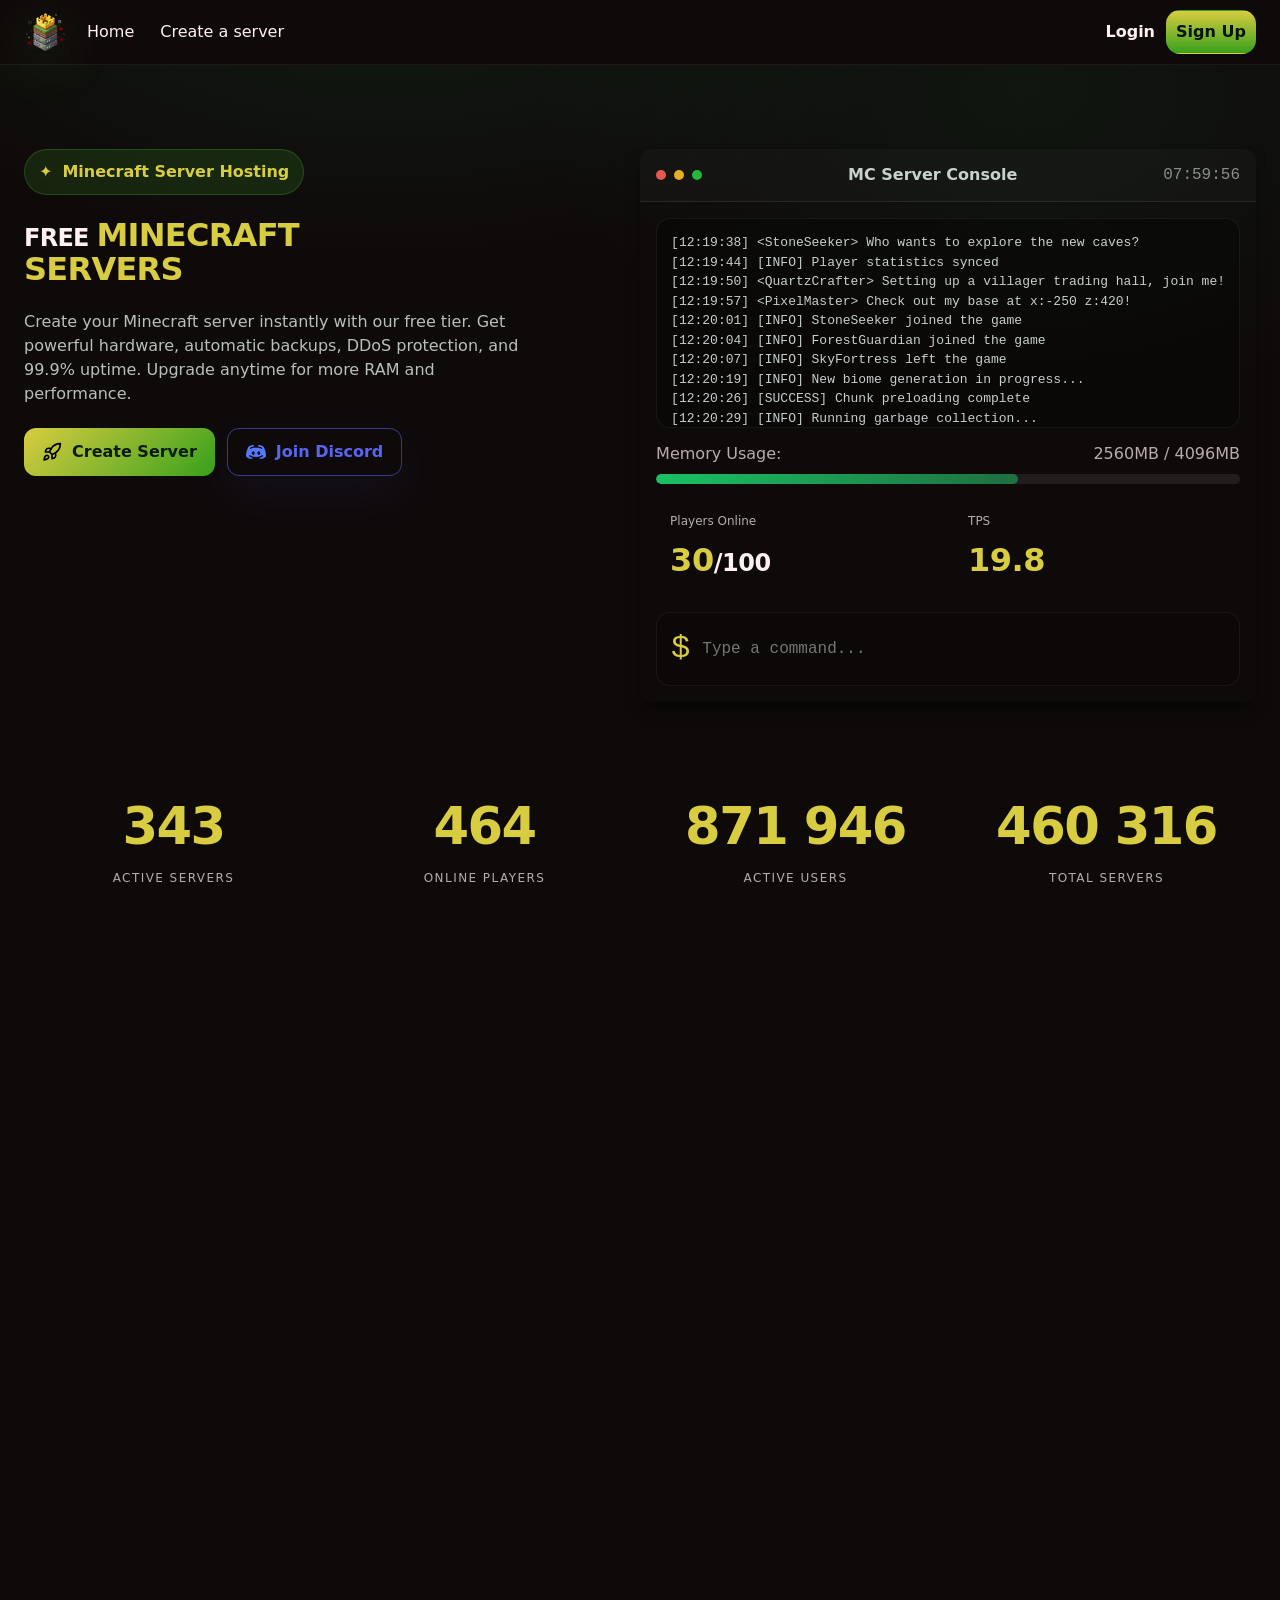
==== TEST_BUILD/panel/public/component-site/index.html @ df17fead "feat: integrate frontend assets and routing" ====
<!doctype html>
<html lang="en">
<head>
    <meta charset="UTF-8" />
    <meta name="viewport" content="width=device-width,initial-scale=1.0" />
    <title>Free Minecraft Servers — Launch in 60 seconds</title>
    <meta name="description" content="Start a Minecraft server instantly with a free tier. Premium hardware, backups, DDoS protection, and 99.9% uptime." />

    <link rel="icon" type="image/svg+xml" href="assets/icons/logo.svg">

    <link rel="stylesheet" href="css/reset.css" />
    <link rel="stylesheet" href="css/variables.css" />
    <link rel="stylesheet" href="css/global.css" />
    <link rel="stylesheet" href="css/components.css" />
    <link rel="stylesheet" href="css/home.css" />

    <script src="js/main.js" defer></script>
    <script src="js/pricing.js" defer></script>
    <script src="js/slider.js" defer></script>
</head>

<body>
<header class="topbar" data-topbar>
    <nav class="container topbar__inner">

        <a class="brand" href="./index.html" aria-label="Home">
            <img class="brand__logo" src="assets/icons/logo.svg" alt="Logo" />
        </a>

        <nav class="nav" data-nav aria-label="Main navigation">
            <a class="nav__link" href="./index.html">Home</a>
            <a class="nav__link" href="pages/create-server.html">Create a server</a>

            <div class="nav__dropdown" data-dropdown>
                <div class="nav__menu" data-dropdown-menu>
                    <a class="nav__item" href="pages/members.html">
                        <img class="nav__icon" src="assets/icons/users.svg" alt="" aria-hidden="true">
                        Members
                    </a>

                    <a class="nav__item" href="#server-list">
                        <img class="nav__icon" src="assets/icons/list.svg" alt="" aria-hidden="true">
                        Server List
                    </a>

                    <a class="nav__item" href="#search">
                        <img class="nav__icon" src="assets/icons/search.svg" alt="" aria-hidden="true">
                        Search
                    </a>
                </div>
            </div>
        </nav>

        <div class="topbar__actions">
            <a class="btn btn--ghost" href="pages/login.html">Login</a>
            <a class="btn btn--primary topbar__signup" href="pages/signup.html">Sign Up</a>
        </div>

        <button class="burger" type="button" aria-label="Open menu" aria-expanded="false" data-burger>
            <span></span><span></span><span></span>
        </button>
    </nav>
</header>

<div class="mnav" data-mobile-menu aria-hidden="true">
    <div class="mnav__panel" role="dialog" aria-modal="true" aria-label="Menu">
        <div class="mnav__top">
            <a class="brand" href="./index.html" aria-label="Home">
                <img class="brand__logo" src="assets/icons/logo.svg" alt="Logo" />
            </a>
            <button class="mnav__close" type="button" aria-label="Close menu" data-mobile-close>✕</button>
        </div>

        <nav class="mnav__links" aria-label="Mobile navigation">
            <a class="mnav__link is-active" href="./index.html">Home</a>
            <a class="mnav__link" href="pages/create-server.html">Create a server</a>
        </nav>

        <div class="mnav__bottom">
            <a class="mnav__btn mnav__btn--ghost" href="./pages/login.html">Login</a>
            <a class="mnav__btn mnav__btn--primary" href="./pages/signup.html">Sign Up</a>
        </div>
    </div>
</div>

<main>
    <section class="hero">
        <div class="container hero__grid">
            <div class="hero__left">
                <div class="badge">
                    <span class="badge__icon" aria-hidden="true">✦</span>
                    <span>Minecraft Server Hosting</span>
                </div>

                <h1 class="hero__title">
                    FREE <span class="accent">MINECRAFT<br> SERVERS</span>
                </h1>

                <p class="hero__desc">
                    Create your Minecraft server instantly with our free tier. Get<br> powerful hardware, automatic backups,
                    DDoS protection, and<br> 99.9% uptime. Upgrade anytime for more RAM and<br> performance.
                </p>

                <div class="hero__cta" id="create">
                    <a class="btn btn--create btn--lg" href="pages/create-server.html">
                        <img class="btn__icon btn__icon--rocket" src="assets/icons/rocket.svg" alt="Create Server" aria-hidden="true">
                        Create Server
                    </a>
                    <a class="btn btn--discord btn--lg" href="#" data-discord-link>
                        <img class="btn__icon btn__icon--discord" src="assets/icons/discord.png" alt="discord" aria-hidden="true">
                        Join Discord
                    </a>
                </div>
            </div>

            <div class="hero__right">
                <section class="console card">
                    <div class="console__top">
                        <div class="traffic" aria-hidden="true">
                            <span class="dot dot--r"></span>
                            <span class="dot dot--y"></span>
                            <span class="dot dot--g"></span>
                        </div>
                        <div class="console__title">MC Server Console</div>
                        <div class="console__time" data-clock>12:20:29</div>
                    </div>

                    <div class="console__screen">
            <pre class="console__log" aria-label="Console log">
[12:19:38] &lt;StoneSeeker&gt; Who wants to explore the new caves?
[12:19:44] [INFO] Player statistics synced
[12:19:50] &lt;QuartzCrafter&gt; Setting up a villager trading hall, join me!
[12:19:57] &lt;PixelMaster&gt; Check out my base at x:-250 z:420!
[12:20:01] [INFO] StoneSeeker joined the game
[12:20:04] [INFO] ForestGuardian joined the game
[12:20:07] [INFO] SkyFortress left the game
[12:20:19] [INFO] New biome generation in progress...
[12:20:26] [SUCCESS] Chunk preloading complete
[12:20:29] [INFO] Running garbage collection...</pre>

                        <div class="console__meter">
                            <div class="console__meterRow">
                                <span class="muted">Memory Usage:</span>
                                <span class="muted">2560MB / 4096MB</span>
                            </div>
                            <div class="bar" role="progressbar" aria-valuenow="62" aria-valuemin="0" aria-valuemax="100">
                                <span class="bar__fill" style="width:62%"></span>
                            </div>
                        </div>

                        <div class="console__stats">
                            <div class="mini card">
                                <div class="mini__label muted">Players Online</div>
                                <div class="mini__value"><span class="accent">30</span>/100</div>
                            </div>
                            <div class="mini card">
                                <div class="mini__label muted">TPS</div>
                                <div class="mini__value"><span class="accent">19.8</span></div>
                            </div>
                        </div>

                        <div class="console__cmd">
                            <span class="accent">$</span>
                            <input class="console__input" type="text" placeholder="Type a command..." disabled />
                        </div>
                    </div>
                </section>
            </div>
        </div>
    </section>

    <section class="stats">
        <div class="container stats__grid">
            <div class="stat">
                <div class="stat__num accent">343</div>
                <div class="stat__label muted">ACTIVE SERVERS</div>
            </div>
            <div class="stat">
                <div class="stat__num accent">464</div>
                <div class="stat__label muted">ONLINE PLAYERS</div>
            </div>
            <div class="stat">
                <div class="stat__num accent">871 946</div>
                <div class="stat__label muted">ACTIVE USERS</div>
            </div>
            <div class="stat">
                <div class="stat__num accent">460 316</div>
                <div class="stat__label muted">TOTAL SERVERS</div>
            </div>
        </div>
    </section>

    <section class="section" id="features">
        <div class="container">
            <div class="section__head">
                <h2>Why Choose <span class="accent">Minecraft Servers</span>?</h2>
                <p class="muted">Premium hardware, instant setup, and an unbeatable free tier.</p>
            </div>

            <div class="grid grid--3">
                <article class="feature card">
                    <img class="feature__icon" src="assets/icons/cpu.svg" alt="processor" aria-hidden="true">
                    <h3>Premium Hardware & Free Tier</h3>
                    <p class="muted">
                        Start free with solid RAM and auto-start tech — upgrade later for NVMe and more power.
                    </p>
                </article>

                <article class="feature card">
                    <img class="feature__icon" src="assets/icons/cloud-lightning.svg" alt="lightning" aria-hidden="true">
                    <h3>Instant Setup & One-Click Everything</h3>
                    <p class="muted">
                        Servers ready in under 60 seconds. Install plugins, modpacks, and switch versions with one click.
                    </p>
                </article>

                <article class="feature card">
                    <img class="feature__icon" src="assets/icons/shield-check.svg" alt="shield-check" aria-hidden="true">
                    <h3>Security & 24/7 Support</h3>
                    <p class="muted">
                        DDoS protection, automated backups, and support around the clock (Discord).
                    </p>
                </article>
            </div>

        </div>
    </section>

    <section class="section" id="pricing">
        <div class="container">
            <div class="section__head">
                <h2>Minecraft Server <span class="accent">Hosting Plans</span></h2>
                <p class="muted">Start with free or choose a premium plan. No hidden fees.</p>
            </div>

            <section
                    class="pricing"
                    data-pricing
                    data-base-period="weekly"
                    data-monthly-discount="0.15"
                    data-quarterly-discount="0.25"
                    data-yearly-discount="0.35"
                    data-default-billing="yearly"
            >
                <div class="billing" role="tablist" aria-label="Billing cycle">
                    <button class="pill" type="button" data-billing="weekly" role="tab" aria-selected="false">
                        Weekly <span class="muted"></span>
                    </button>

                    <button class="pill" type="button" data-billing="monthly" role="tab" aria-selected="false">
                        Monthly <span class="muted">-15%</span>
                    </button>

                    <button class="pill" type="button" data-billing="quarterly" role="tab" aria-selected="false">
                        Quarterly <span class="muted">-25%</span>
                    </button>

                    <button class="pill" type="button" data-billing="yearly" role="tab" aria-selected="false">
                        Yearly <span class="muted">-35%</span>
                    </button>
                </div>

                <div class="grid grid--3 pricing">
                    <article class="plan card">
                        <div class="plan__top">
                            <div class="plan__name">Bat</div>
                            <div class="plan__hint muted">Auto-Sleep When Idle</div>
                        </div>

                        <div class="plan__price">
                            <div class="plan__value accent">Free</div>
                        </div>

                        <ul class="plan__list">
                            <li><strong>4 GB</strong> <span class="muted">Standard RAM</span></li>
                            <li><strong>10 GB</strong> <span class="muted">SSD Storage</span></li>
                            <li><strong>8 Players</strong> <span class="muted">Recommended</span></li>
                            <li><strong>Multi-Core</strong> <span class="muted">Processing Power</span></li>
                        </ul>

                        <a class="btn btn--primary w100" href="#">Create Server</a>
                    </article>

                    <article class="plan card card--glow" data-plan data-base-price="6">
                        <div class="plan__top">
                            <div class="plan__name">Wolf</div>
                            <div class="plan__hint muted">24/7 Always Online</div>
                        </div>

                        <div class="plan__price">
                            <div class="plan__value">
                                <span class="accent">$</span><span class="accent" data-price>—</span>
                                <span class="muted" data-price-suffix>/mo</span>
                            </div>
                        </div>

                        <ul class="plan__list">
                            <li><strong>8 GB</strong> <span class="muted">RAM</span></li>
                            <li><strong>25 GB</strong> <span class="muted">SSD</span></li>
                            <li><strong>Backups</strong> <span class="muted">Daily</span></li>
                            <li><strong>DDoS</strong> <span class="muted">Protection</span></li>
                        </ul>

                        <a class="btn btn--primary w100" href="#">Create Server</a>
                    </article>

                    <article class="plan card" data-plan data-base-price="12">
                        <div class="plan__top">
                            <div class="plan__name">Dragon</div>
                            <div class="plan__hint muted">24/7 Always Online</div>
                        </div>

                        <div class="plan__price">
                            <div class="plan__value">
                                <span class="accent">$</span><span class="accent" data-price>—</span>
                                <span class="muted" data-price-suffix>/mo</span>
                            </div>
                        </div>

                        <ul class="plan__list">
                            <li><strong>16 GB</strong> <span class="muted">RAM</span></li>
                            <li><strong>60 GB</strong> <span class="muted">SSD / NVMe</span></li>
                            <li><strong>Priority</strong> <span class="muted">Support</span></li>
                            <li><strong>Advanced</strong> <span class="muted">Options</span></li>
                        </ul>

                        <a class="btn btn--primary w100" href="#">Create Server</a>
                    </article>
                </div>
            </section>
        </div>
    </section>

    <section class="section" id="reviews">
        <div class="container">
            <div class="section__head">
                <h2>Minecraft Hosting <span class="accent">Reviews</span></h2>
                <p class="muted">Real feedback from players worldwide.</p>
            </div>

            <div class="review card">
                <button class="review__nav review__nav--l" type="button" aria-label="Previous review" data-review-prev>
                    <img class="nav__icon" src="./assets/icons/chevron-up.svg" alt="Previous"></button>

                <div class="review__body">
                    <div class="review__stars" aria-hidden="true">★★★★★</div>
                    <p class="review__text" data-review-text>
                        One of the best hosting services I’ve used. The panel is simple, and the free tier is great for friends.
                    </p>
                    <div class="review__meta">
                        <div class="review__name" data-review-name>Parth Sharma</div>
                        <div class="review__country review__country--accent" data-review-country>India</div>
                    </div>

                    <div class="dots" aria-label="Review dots" data-review-dots>
                        <span class="dots__active"></span>
                        <span class="dot"></span>
                        <span class="dot"></span>
                        <span class="dot"></span>
                        <span class="dot"></span>
                    </div>
                </div>

                <button class="review__nav review__nav--r" type="button" aria-label="Next review" data-review-next>
                    <img class="nav__icon" src="./assets/icons/chevron-up.svg" alt="Next"></button>
            </div>
        </div>
    </section>

    <section class="section" id="faq">
        <div class="container">
            <div class="section__head">
                <h2>Got Questions? <span class="accent">We’ve Got Answers</span></h2>
                <p class="muted">Can’t find what you’re looking for? Contact support below.</p>
            </div>

            <div class="faq">
                <details class="faq__item card">
                    <summary class="faq__a">
                        How quickly can I get my server running?
                        <span class="faq__caret" aria-hidden="true">
                <img src="assets/icons/chevron-up.svg" alt="">
            </span>
                    </summary>
                    <p class="faq__text muted">Usually under 60 seconds after setup. (We’ll tune the real number later.)</p>
                </details>

                <details class="faq__item card">
                    <summary class="faq__a">
                        Can I upgrade or downgrade my plan later?
                        <span class="faq__caret" aria-hidden="true">
                <img src="assets/icons/chevron-up.svg" alt="">
            </span>
                    </summary>
                    <p class="faq__text muted">Yes — upgrade anytime. Downgrade when you don’t need extra resources.</p>
                </details>

                <details class="faq__item card">
                    <summary class="faq__a">
                        Is DDoS protection included?
                        <span class="faq__caret" aria-hidden="true">
                <img src="assets/icons/chevron-up.svg" alt="">
            </span>
                    </summary>
                    <p class="faq__text muted">Yes, protection is included for all plans.</p>
                </details>

                <details class="faq__item card">
                    <summary class="faq__a">
                        Can I install mods and plugins?
                        <span class="faq__caret" aria-hidden="true">
                <img src="assets/icons/chevron-up.svg" alt="">
            </span>
                    </summary>
                    <p class="faq__text muted">Yes — we support popular server types.</p>
                </details>

                <details class="faq__item card">
                    <summary class="faq__a">
                        What payment methods do you accept?
                        <span class="faq__caret" aria-hidden="true">
                <img src="assets/icons/chevron-up.svg" alt="">
            </span>
                    </summary>
                    <p class="faq__text muted">We’ll add Stripe/PayPal info later. For now this is placeholder copy.</p>
                </details>
            </div>

            <div class="faq__support">
                <div class="muted">Still have questions?</div>
                <a class="link" href="#" data-discord-link>Contact our support team →</a>
            </div>
        </div>
    </section>

    <section class="cta">
        <div class="container cta__inner card">
            <h2>Ready to Start Your <span class="accent">Minecraft Server</span>?</h2>
            <p class="muted">
                Join thousands of satisfied customers and start free or go premium.
            </p>
            <div class="cta__buttons">
                <a class="btn btn--create btn--lg" href="pages/create-server.html">
                    <img class="btn__icon btn__icon--rocket" src="./assets/icons/rocket.svg" alt="Create Server" aria-hidden="true">
                    Create Server
                </a>
                <a class="btn btn--discord btn--lg" href="#" data-discord-link>
                    <img class="btn__icon btn__icon--discord" src="assets/icons/discord.png" alt="discord" aria-hidden="true">
                    <span>Join Discord</span>
                </a>
            </div>
        </div>
    </section>
</main>

<footer class="footer">
    <div class="container footer__grid">
        <div class="footer__brand">
            <div class="footer__logoRow">
                <img class="brand__logo" src="assets/icons/logo.svg" alt="Logo" />
                <span class="footer__brandName">MCServerHost</span>
            </div>

            <p class="footer__desc">
                Premium Minecraft server hosting with exceptional performance, reliability, and 24/7 support.
            </p>

            <div class="footer__social">
                <a class="footer__icon" href="#" aria-label="TikTok">
                    <img class="btn__icon" src="assets/icons/tiktok.png" alt="tiktok" aria-hidden="true">
                </a>
                <a class="footer__icon" href="#" aria-label="Twitter">
                    <img class="btn__icon" src="assets/icons/twitter.png" alt="twitter" aria-hidden="true">
                </a>
                <a class="footer__icon" href="#" aria-label="Discord">
                    <img class="btn__icon" src="assets/icons/discord.png" alt="discord" aria-hidden="true">
                </a>
            </div>
        </div>

        <div class="footer__col">
            <div class="footer__title">Services</div>
            <a class="footer__link" href="#">Minecraft Hosting</a>
            <a class="footer__link" href="#">Free Minecraft Hosting</a>
            <a class="footer__link" href="#">Account Area</a>
            <a class="footer__link" href="#">Server Dashboard</a>
        </div>

        <div class="footer__col">
            <div class="footer__title">Community</div>
            <a class="footer__link" href="#">Community Forums</a>
            <a class="footer__link" href="#">Minecraft Server List</a>
            <a class="footer__link" href="#">Member List</a>
        </div>

        <div class="footer__col">
            <div class="footer__title">Resources</div>
            <a class="footer__link" href="#">Careers</a>
            <a class="footer__link" href="#">Downloads</a>
            <a class="footer__link" href="#">Service Status</a>
            <a class="footer__link" href="#">Terms of Service</a>
            <a class="footer__link" href="#">Privacy Policy</a>
        </div>
    </div>

    <div class="container footer__bottom">
        <div class="footer__line"></div>
        <div class="footer__copy">© 2026 MCServerHost. All rights reserved.</div>
    </div>
</footer>

<div id="login" hidden></div>
<div id="signup" hidden></div>
</body>
</html>
---- TEST_BUILD/panel/public/component-site/css/variables.css ----
:root{
  --bg:#0f0a0a;
  --bg2:#140c0c;
  --card:rgba(255,255,255,.035);
  --stroke:rgba(255,255,255,.09);

  --text:#fff1f2;
  --muted:rgba(255,241,242,.70);

  --accent:#d8cc40;
  --accent2:#39a11c;
  --radius:12px;
  --shadow: 0 10px 15px -3px rgba(0, 0, 0, 0.5);
}
---- TEST_BUILD/panel/public/component-site/css/global.css ----
html, body{
  overflow-x: hidden;
}

body{
  background: radial-gradient(1200px 700px at 30% -10%, rgba(25,211,107,.10), transparent 50%),
              radial-gradient(900px 600px at 80% 10%, rgba(25,211,107,.06), transparent 55%),
              var(--bg);
  color: var(--text);
  font-family: ui-sans-serif, system-ui, -apple-system, Segoe UI, Roboto, Arial, "Inter", sans-serif;
  line-height: 1.5;
}

a,
a:visited,
a:hover,
a:active,
a:focus,
a:focus-visible {
  text-decoration: none !important;
}

.container{
  max-width: 80rem;
  margin: 0 auto;
  padding: 0 1rem;
}


@media (min-width: 640px){
  .container{ padding: 0 1.5rem; }
}


.accent{ 
  color: var(--accent);
  font-size: 32px;
}

.muted{ 
  color: var(--muted);
  font-size: 16px; 
}

.section{ padding: 72px 0; }
.section__head{ max-width: 900px; margin: 0 auto 28px; text-align: center; }
.section__head h2{ margin: 10px 0 10px; font-size: clamp(28px, 4vw, 46px); letter-spacing: -0.02em; }
.section__head p{ margin: 0; font-size: 16px; }

.grid{ display:grid; gap:18px; }
.grid--3{ grid-template-columns: repeat(3, minmax(0, 1fr)); }
@media (max-width: 980px){
  .grid--3{ grid-template-columns: 1fr; }
}

.w100{ width:100%; display:inline-flex; justify-content:center; }
.link{ color: var(--accent); text-decoration: none; }
.link:hover{ text-decoration: underline; }
---- TEST_BUILD/panel/public/component-site/css/components.css ----
.card{
  border-radius: var(--radius);
  box-shadow: var(--shadow);
}

.btn{
  display: inline-flex;
  align-items: center;
  justify-content: center;
  height: 42px;
  gap: 10px;
  text-decoration: none;
  border-radius: 12px;
  border: 1px solid transparent;
  font-weight: 600;
  line-height: 1;
}

.btn:active{ transform: translateY(1px); }

.btn--lg{
  padding: 14px 18px;
  font-size: 16px;
  min-height: 48px;
}

.btn--primary{
  background: linear-gradient(180deg, var(--accent), var(--accent2));
  color:#04140b;
}

.btn--primary:hover{ filter: brightness(1.03); }

.btn--ghost{
  color: var(--text);
}

.btn--ghost:hover{
  background: rgba(255,255,255,.05);
}

.btn--outline{
  background: rgba(10,14,12,.35);
  border-color: rgba(86,220,49,.35);
  color: var(--text);
}
.btn--outline:hover{ border-color: rgba(86,220,49,.60); }

.btn__icon{
  width: 20px;
  height: 20px;
  flex: 0 0 20px;
  object-fit: contain;
  display: block;
}

.btn--create{
  background: linear-gradient(135deg, var(--accent), var(--accent2));
  color: #0b1b10;
  border: none;
}

.btn--create:hover{
  filter: brightness(0.95);
}

.btn__icon--rocket{
  filter: brightness(0) saturate(100%); /* робить “чорний” */
}

.btn__icon--discord{
  filter: brightness(0) saturate(100%)
          invert(46%) sepia(64%) saturate(4000%)
          hue-rotate(214deg) brightness(103%) contrast(101%);
}

.btn--discord{
  background: transparent;
  border: 1px solid rgba(88, 101, 242, .55);
  color: rgba(233,242,238,.92);
  box-shadow: 0 18px 45px rgba(88, 101, 242, .08);
}

.btn--discord:hover{
  background: rgba(88, 101, 242, .10);
  border-color: rgba(88, 101, 242, .80);
}

.btn--discord.btn--outline{
  background: transparent !important;
}

.btn--discord.is-solid{
  background: #5865F2;
  border-color: rgba(255,255,255,.12);
  color: #fff;
  box-shadow: 0 22px 60px rgba(88, 101, 242, .22);
}

.btn--discord.is-solid:hover{
  filter: brightness(1.03);
}

.btn.btn--discord{
  color: #5865F2 !important;
  background: transparent !important;
  border-color: rgba(88, 101, 242, .55) !important;
}

.btn.btn--discord:hover{
  color: #7B86FF !important;
  background: rgba(88, 101, 242, .10) !important;
  border-color: rgba(88, 101, 242, .85) !important;
}

.topbar__signup{
  min-width: 90px;
  height: 44px;
  border-radius: 14px;
  background: linear-gradient(180deg, var(--accent), var(--accent2));
}



.badge{
  display:inline-flex; align-items:center; gap:10px;
  padding: 10px 14px;
  border-radius: 999px;
  background: rgba(86,220,49,.12);
  border: 1px solid rgba(86,220,49,.22);
  color: var(--accent);
  font-weight: 800;
}
.badge--soft{
  background: rgba(255,255,255,.03);
  border-color: var(--stroke);
  color: var(--text);
}
.badge__icon{ color: var(--accent); }

.pixel {
  clip-path: polygon(
    0 10px, 10px 10px, 10px 0,
    calc(100% - 10px) 0, calc(100% - 10px) 10px,
    100% 10px, 100% calc(100% - 10px),
    calc(100% - 10px) calc(100% - 10px),
    calc(100% - 10px) 100%,
    10px 100%, 10px calc(100% - 10px),
    0 calc(100% - 10px)
  );
}

/* TOPBAR / NAV */
.topbar{
  position: sticky;
  top: 0;
  z-index: 50;
  background: var(--bg);
  border-bottom: 1px solid rgba(255,255,255,.06);
  backdrop-filter: none;
}

.topbar__inner{
  height: 64px;
  display:flex;
  align-items:center;
  gap: 16px;
  justify-content: space-between;
}



/* logo */
.brand{
  display:flex;
  align-items:center;
  text-decoration:none;
  flex: 0 0 auto;
}
.brand__logo{
  width: 42px;
  height: 42px;
  display:block;
  border-radius: 10px;
  filter: drop-shadow(0 10px 25px rgba(86,220,49,.18));
}
.brand__text{ font-weight: 900; letter-spacing: .2px; }

.brand--sm .brand__logo{
  width: 28px;
  height: 28px;
  border-radius: 9px;
}

/* nav */
.nav{
  display:flex;
  align-items:center;
  gap: 16px;
  flex: 1;
}



.nav__link{
  text-decoration:none;
  color: var(--text);
  padding: 10px 4px;
  border-radius: 14px;
  border: 1px solid transparent;
  transition: background .12s ease, border-color .12s ease, color .12s ease;
}

.nav__link:hover{
  background: rgba(255,255,255,.04);
  border-color: rgba(255,255,255,.06);
}

.nav__link.is-active{
  color: var(--text);
}

.nav__dropdown{ position: relative; }
.nav__dropbtn{
  cursor: pointer;
  border: 1px solid transparent;
  background: transparent;
}
.nav__chev{ margin-left: 6px; opacity: .8; }

.nav__menu{
  position: absolute;
  top: calc(100% + 10px);
  left: 0;
  min-width: 220px;
  padding: 10px;
  border-radius: 16px;
  background: rgb(16 16 16 / 96%);
  border: 1px solid rgba(255,255,255,.08);
  box-shadow: var(--shadow);
  display: none;
}

.nav__menu a{
  display:block;
  padding: 10px 12px;
  border-radius: 12px;
  text-decoration:none;
  color: var(--muted);
  font-weight: 800;
}
.nav__menu a:hover{
  background: rgba(255,255,255,.05);
  color: var(--text);
}

.nav__item{
  display:flex;
  align-items:center;
  gap:12px;

  padding: 12px 14px;
  border-radius: 12px;

  color: rgba(255,255,255,.92);
  font-weight: 700;
  font-size: 16px;
  text-decoration: none;
}

.nav__item:hover{
  background: rgba(255,255,255,.06);
}

.nav__icon{
  width: 18px;
  height: 18px;
  filter: invert(1);
  opacity: 0.92;
}

/* Базовое состояние иконки в FAQ */
.faq__icon {
    width: 16px;
    height: 16px;
    transition: transform 0.3s cubic-bezier(0.4, 0, 0.2, 1);
    transform: rotate(180deg); /* Закрыто - смотрит вниз */
    opacity: 0.7;
}

/* Поворот при открытии карточки */
details[open] .faq__icon {
    transform: rotate(0deg); /* Открыто - смотрит вверх */
    opacity: 1;
}

/* Убираем стандартный треугольник браузера */
.faq__item summary::-webkit-details-marker,
.faq__item summary::marker {
    display: none !important;
    content: "" !important;
}
details[open] .faq__a.muted {
    animation: faq-appear 0.3s ease-out;
}

@keyframes faq-appear {
    from {
        opacity: 0;
        transform: translateY(-8px);
    }
    to {
        opacity: 1;
        transform: translateY(0);
    }
}



.nav__menu .nav__item{
  display: flex !important;
  align-items: center;
  gap: 12px;
  padding: 12px 14px;
  font-weight: 200 !important;
  color: rgba(255,255,255,.92);
}

.is-disabled{ opacity:.55; pointer-events:none; }

.topbar__actions{
  display:flex;
  align-items:center;
  gap: 10px;
  margin-left: auto;
}

.nav__actions{
  display:none;
  gap: 10px;
  margin-top: 8px;
}

.burger{
  width: 44px;
  height: 44px;
  border-radius: 12px;
  border: 1px solid rgba(255,255,255,.12);
  background: rgba(255,255,255,.04);
  display: flex;
  flex-direction: column;
  justify-content: center;
  align-items: center;
  gap: 5px;
  padding: 10px;
  cursor: pointer;
}

.burger span{
  display: block;
  width: 20px;
  height: 4px;
  background: rgba(255,255,255,.92);
  border-radius: 999px;
}



/* MOBILE MENU */
.mnav{
  position: fixed;
  inset: 0;
  background: rgba(0,0,0,.55);
  opacity: 0;
  pointer-events: none;
  transition: opacity .18s ease;
  z-index: 9999;
}

.mnav__panel{
  position: absolute;
  inset: 0;
  background: rgba(10,10,10,.92);
  border-left: 1px solid rgba(255,255,255,.08);
  backdrop-filter: blur(10px);
  transform: translateX(16px);
  opacity: 0;
  transition: transform .18s ease, opacity .18s ease;

  display: flex;
  flex-direction: column;
  padding: 16px;
}

.mnav.is-open{
  opacity: 1;
  pointer-events: auto;
}

.mnav.is-open .mnav__panel{
  transform: translateX(0);
  opacity: 1;
}

.mnav__top{
  display:flex;
  align-items:center;
  justify-content:space-between;
  gap: 12px;

  padding-bottom: 12px;
  margin-bottom: 12px;
  border-bottom: 1px solid rgba(255,255,255,.35);
}

.mnav__close{
  background: transparent;
  border: 0;
  color: rgba(255,255,255,.85);
  font-size: 22px;
  cursor: pointer;
}

.mnav__links{
  margin-top: 14px;
  display:flex;
  flex-direction:column;
  gap: 6px;
}

.mnav__link{
  display:block;
  padding: 14px 14px;
  border-radius: 14px;
  color: rgba(255,255,255,.92);
  text-decoration: none;
  font-weight: 400;
}

.mnav__link--danger{
  display: flex;
  align-items: center;
  justify-content: center;
  color: rgba(255, 120, 120, .95);
}

.mnav__link--danger:hover{
  background: rgba(255, 80, 80, .10);
}

.mnav__bottom{
  margin-top: auto;
  padding-top: 14px;
  display:flex;
  flex-direction:column;
  border-top: 1px solid rgba(255, 255, 255, 22%);
  gap: 10px;
}

.mnav__btn{
  display:flex;
  justify-content:center;
  align-items:center;
  height: 52px;
  border-radius: 14px;
  text-decoration:none;
  font-weight: 600;
}

.mnav__btn--ghost{
  background: transparent;
  border: 1px solid rgba(255,255,255,.12);
  color: rgba(255,255,255,.92);
}

.mnav__btn--primary{
  background: var(--accent2);
  color: #07120a;
  border: 1px solid rgba(0,0,0,.25);
}

@media (max-width: 900px){
  .nav{ display: none !important; }
  .topbar__actions{ display: none !important; }
  .burger{ display: inline-flex !important; }
}

@media (min-width: 901px){
  .mnav{ display: none !important; }
}


@media (max-width: 900px){
  .burger{
    display:block;
  }
  .topbar__actions{
    display:none;
  }

  .nav{
    position: fixed;
    inset: 76px 16px auto 16px;
    padding: 14px;
    border-radius: 18px;
    background: rgb(16 16 16 / 96%);
    border: 1px solid rgba(255,255,255,.08);
    box-shadow: var(--shadow);
    display:none;
    flex-direction: column;
    align-items: stretch;
    gap: 10px;
    flex: 0;
  }
  .nav.is-open{ display:flex; }

  .nav__actions{
    display:flex;
    flex-direction: column;
  }

  .nav__dropdown{
    width: 100%;
  }

  .nav__menu{
    position: static;
    top: auto;
    left: auto;

    min-width: 0;
    width: 100%;

    margin-top: 10px;
    display: none;
    padding: 14px;
    border-radius: 16px;
  }

  .nav__dropdown.is-open .nav__menu{
    display: block;
  }

  .nav__menu::before{
    content: "COMMUNITY";
    display: block;
    margin-bottom: 12px;
    letter-spacing: .12em;
    font-size: 12px;
    opacity: .55;
  }

  .nav__item{
    width: 100%;
    padding: 12px 10px;
    border-radius: 12px;
    font-weight: 200;
  }

  .mnav__section{
    margin-top: 8px;
    padding: 10px 0 0;
  }

  .mnav__section-title{
    font-size: 14px;
    letter-spacing: .12em;
    text-transform: uppercase;
    padding: 0 14px;
    margin: 18px 0 18px; 
    color: rgba(255,255,255,.55);
  }

  .mnav__spacer{ 
    flex: 1; 
  }

}
.review.card {
    display: flex !important;
    flex-direction: row !important;
    flex-wrap: nowrap !important;
}

.review.card {
    display: flex !important;
    flex-direction: row !important;
    align-items: center !important;
    justify-content: space-between !important;
    gap: 20px !important;
}


.review__body {
    flex: 1 !important;
}


.review__nav {
    flex-shrink: 0 !important;
    width: 44px !important;
    height: 44px !important;
    display: flex !important;
    align-items: center;
    justify-content: center;
}


.review__nav .nav__icon {
    width: 18px !important;
    filter: invert(1) !important;
}

[data-review-prev] .nav__icon { transform: rotate(-90deg) !important; }
[data-review-next] .nav__icon { transform: rotate(90deg) !important; }

.dots {
    display: flex;
    justify-content: center;
    align-items: center;
    gap: 12px;
    margin-top: 30px;
}

/* Обычная точка */
.dot {
    width: 8px;
    height: 8px;
    background: rgba(255, 255, 255, 0.15);
    border-radius: 50%;
    cursor: pointer;
    transition: background 0.3s ease;
}

/* Активная точка (зеленая) */
.dot.is-active {
    background: #56dc31; /* Твой зеленый */
    box-shadow: 0 0 8px rgba(86, 220, 49, 0.4); /* Легкое свечение */
}
/* Убираем стандартную стрелочку details */
details summary::-webkit-details-marker {
    display: none;
}
details summary {
    list-style: none;
    display: flex;
    justify-content: space-between;
    align-items: center;
    cursor: pointer;
    outline: none;
    user-select: none;
}

/* Стили карточки FAQ (настройка отступов) */
.faq__item {
    margin-bottom: 12px;
    overflow: hidden;
    transition: all 0.3s ease;
}

.faq__icon {
    width: 16px;
    height: 16px;
    transition: transform 0.3s ease;
    transform: rotate(180deg);
}

/* Когда карточка открыта, возвращаем в 0 градусов */
details[open] .faq__icon {
    transform: rotate(0deg);
}

@keyframes faq-slide {
    from {
        opacity: 0;
        transform: translateY(-10px);
    }
    to {
        opacity: 1;
        transform: translateY(0);
    }
}

.faq__a.muted {
    margin-top: 10px;
    line-height: 1.5;
}

.faq {
    display: flex;
    flex-direction: column;
    gap: 10px;
}

.faq__item.card {
    padding: 15px;
    border-radius: px;
}

.faq__a {
    cursor: pointer;
    font-weight: 500;
}

.faq__a.muted {
    margin-top: 10px;
    font-weight: 400;
    opacity: 0.7;
}

details summary {
    display: list-item;
    padding-left: 5px;
}
---- TEST_BUILD/panel/public/component-site/css/home.css ----
/* Hero */
.hero{ 
  padding: 84px 0 44px; 
}


.hero__grid{
  display:grid;
  grid-template-columns: 1.05fr .95fr;
  gap: 22px;
  align-items: start;
}
@media (max-width: 1024px){
  .hero__grid{ grid-template-columns: 1fr; }
}

.hero__title{
  margin: 24px 0 24px;
  line-height: 1.05;
  letter-spacing: -0.03em;
  font-weight: 700;
}
.hero__desc{ 
  margin: 14px 0 18px;
  max-width: 640px; 
  font-size: 16px; 
  color: rgba(233,242,238,.78); }

.hero__cta{ 
  display:flex;
  gap: 12px;
  flex-wrap: wrap;
  margin-top: 22px; 
}

.hero__t1, .hero__t2, .hero__t3{
  display: block;
}

.hero__t2, .hero__t3{
  color: var(--accent);
}

.trust{
  margin-top: 18px;
  display:flex; align-items:center; justify-content:space-between;
  padding: 16px 18px;
  border-radius: 18px;
  background: rgba(255,255,255,.03);
  border:1px solid var(--stroke);
}
.trust__left{ display:flex; gap: 14px; align-items:center; }
.trust__stars{ color: rgba(25,211,107,.9); letter-spacing: 2px; }
.trust__link{ text-decoration:none; color: rgba(233,242,238,.70); font-size: 20px; }
.trust__link:hover{ color:#fff; }

/* Console */
.console{ overflow:hidden; }
.console__top{
  display:flex; align-items:center; justify-content:space-between;
  padding: 14px 16px;
  border-bottom: 1px solid var(--stroke);
  background: rgba(255,255,255,.02);
}
.traffic{ display:flex; gap:8px; }
.dot{ width:10px; height:10px; border-radius:99px; display:inline-block; opacity:.9; }
.dot--r{ background:#ff5f56; }
.dot--y{ background:#ffbd2e; }
.dot--g{ background:#27c93f; }
.console__title{ font-weight:800; color: rgba(233,242,238,.85); }
.console__time{ color: rgba(233,242,238,.55); font-family: ui-monospace, SFMono-Regular, Menlo, Consolas, monospace; }

.console__screen{ padding: 16px; }
.console__log{
  margin:0;
  height: 210px;
  overflow:auto;
  padding: 14px;
  border-radius: 14px;
  background: rgba(0,0,0,.28);
  border: 1px solid rgba(255,255,255,.06);
  font-family: ui-monospace, SFMono-Regular, Menlo, Consolas, monospace;
  font-size: 13px;
  color: rgba(233,242,238,.85);
}

.console__meter{ margin-top: 14px; }
.console__meterRow{ display:flex; justify-content:space-between; margin-bottom: 8px; font-size: 13px; }
.bar{
  height: 10px; border-radius: 99px;
  background: rgba(255,255,255,.08);
  overflow:hidden;
}
.bar__fill{
  display:block; height:100%;
  background: linear-gradient(90deg, rgba(25,211,107,.9), rgba(25,211,107,.45));
  border-radius: 99px;
}

.console__stats{ display:grid; grid-template-columns: 1fr 1fr; gap: 12px; margin-top: 14px; }
.mini{ padding: 14px; box-shadow: none; }
.mini__label{ font-size: 12px; }
.mini__value{ font-size: 24px; font-weight: 900; letter-spacing: -0.02em; margin-top: 6px; }

.console__cmd{
  margin-top: 14px;
  display:flex; align-items:center; gap:10px;
  padding: 12px 14px;
  border-radius: 14px;
  border: 1px solid rgba(255,255,255,.06);
  background: rgba(0,0,0,.18);
  font-family: ui-monospace, SFMono-Regular, Menlo, Consolas, monospace;
}
.console__input{
  width:100%;
  background: transparent;
  border: none;
  outline: none;
  color: rgba(233,242,238,.8);
}

/* Stats */
.stats{ padding: 24px 0 10px; }
.stats__grid{
  display:grid;
  grid-template-columns: repeat(4, minmax(0, 1fr));
  gap: 12px;
  text-align: center;
}
@media (max-width: 980px){
  .stats__grid{ grid-template-columns: 1fr 1fr; }
}
.stat{ padding: 18px 12px; }
.stat__num{ font-size: clamp(28px, 4vw, 52px); font-weight: 900; letter-spacing: -0.03em; }
.stat__label{ font-size: 12px; letter-spacing: .12em; margin-top: 4px; }

/* Feature cards */
.feature{ 
  padding: 22px; 
  box-shadow: none; 
  background: rgb(19, 20, 19); }

.feature__icon{
  display:block;

  width:44px;
  height:44px;
  padding:10px;
  border-radius:12px;
  background: var(--accent2);
  border: 1px solid var(--accent2);
  box-shadow: 0 14px 40px rgba(34,204,23,.60);
}

.feature h3{
  margin: 0 0 8px; 
}

.feature p{
  margin: 0; 
}

/* Billing */
.billing{
  display:flex; justify-content:center; gap: 10px;
  padding: 10px;
  border-radius: 18px;
  background: rgba(255,255,255,0.03);
  border: 1px solid var(--stroke);
  width: min(720px, 100%);
  margin: 0 auto 18px;
}

.pill{
  flex:1;
  padding: 12px 12px;
  border-radius: 16px;
  border: 1px solid transparent;
  background: transparent;
  color: rgba(233,242,238,.82);
  font-weight: 600;
}

.pill.is-active{
  background: rgba(25,211,107,.18);
  border-color: rgba(25,211,107,.28);
  color: var(--accent);
}

/* Plans */
.pricing{ margin-top: 10px; }
.plan{ padding: 22px; box-shadow: none; background: rgba(255,255,255,.03); }

.plan__top{
  display:flex;
  flex-direction: column;
  align-items: flex-start;
  gap: 6px;
}


.plan__name{ font-weight: 900; font-size: 22px; }
.plan__price{ margin: 18px 0 14px; }
.plan__value{ 
  font-weight: 700;
  letter-spacing: -0.03em;
}
.plan__list{ list-style:none; padding:0; margin: 0 0 16px; display:grid; gap: 10px; }
.plan__list li{
  display:flex; gap:10px; align-items:baseline;
  padding: 10px 12px;
  border-radius: 14px;
  background: rgba(0,0,0,.18);
  border: 1px solid rgba(255,255,255,.05);
}
.card--glow{
  border-color: rgba(25,211,107,.25);
  box-shadow: 0 30px 80px rgba(25,211,107,.08), var(--shadow);
}

/* Reviews */
.review{
  position: relative;
  padding: 26px 22px;
  display:grid;
  grid-template-columns: 56px 1fr 56px;
  gap: 12px;
  align-items:center;
}

.review__country--accent{
  color: var(--accent);
  font-size: 14px;
  font-weight: 700;
  opacity: .9;
}

@media (max-width: 396px){
  .billing{
    display: grid;
    grid-template-columns: 1fr;
    gap: 8px;
    width: 100%;
    padding: 10px;
  }

  .pill{
    width: 100%;
    padding: 10px 8px;
    border-radius: 14px;
    font-size: 14px;
  }
}

@media (max-width: 600px){
  .hero__right{
    width: 100%;
    max-width: 100%;
  }

  .console{
    width: 100%;
    max-width: 100%;
  }

  .console__log{
    max-width: 100%;
    white-space: pre-wrap;
    word-break: break-word;
  }
}

@media (max-width: 980px){
  .review{
     grid-template-columns: 44px 1fr 44px;
   }
}
.review__nav{
  width: 48px; height: 48px;
  border-radius: 999px;
  border: 1px solid var(--stroke);
  background: rgba(255,255,255,.03);
  color: rgba(233,242,238,.85);
  font-size: 26px;
}
.review__nav:hover{ background: rgba(255,255,255,.06); }
.review__stars{ color: rgba(25,211,107,.9); letter-spacing: 2px; }
.review__text{ margin: 12px 0 18px; color: rgba(233,242,238,.85); font-size: 16px; }

.review__meta{
  display: flex;
  flex-direction: column;
  align-items: flex-start;
  gap: 6px;
  border-top: 1px solid rgba(255,255,255,.07);
  padding-top: 14px;
}

.dots{ display:flex; gap: 8px; justify-content:center; margin-top: 14px; }
.dot2{
  width: 10px; height: 10px; border-radius: 99px;
  background: rgba(255,255,255,.18);
  border: 1px solid rgba(255,255,255,.08);
}
.dot2.is-active{ width: 26px; background: rgba(25,211,107,.55); border-color: rgba(25,211,107,.35); }

/* FAQ */
.faq{ display:grid; gap:12px; margin-top:18px; }

.faq__item{
  border: 1px solid rgba(255,255,255,.08);
  border-radius: 16px;
  background: rgba(19 20 19);
  overflow: hidden;
}

.faq__item > summary{
  cursor: pointer;
  list-style: none;
  padding: 18px;
  display: flex;
  align-items: center;
  justify-content: space-between;
  gap: 14px;
  font-size: 18px;
  color: rgba(255,255,255,.92);
  transition: background .15s ease;
}

.faq__caret{
  flex: 0 0 auto;
  display: inline-flex;
  align-items: center;
}

.faq__caret img{
  width: 18px;
  height: 18px;
  display: block;
  opacity: .85;
  filter: brightness(0) invert(1);
  transition: transform .2s ease, opacity .2s ease;
}

details[open] .faq__caret img{
  transform: rotate(180deg);
  opacity: 1;
}

.faq__item > summary::-webkit-details-marker{ display:none; }
.faq__item > summary::marker{ content:""; }

.faq__item > p{
  margin: 0;
  padding: 0 18px 18px;
  font-size: 16px;
  line-height: 1.5;
}

.faq__support{ text-align:center; margin-top:18px; }

@media (min-width: 901px){
  .burger{ display: none !important; }
}

@media (max-width: 900px){
  .burger{ display: flex !important; }
}

/* CTA */
.cta{ padding: 40px 0 70px; }
.cta__inner{
  padding: 34px 22px;
  text-align:center;
  box-shadow: none;
}
.cta__inner h2{ margin: 0 0 10px; font-size: clamp(26px, 4vw, 44px); }
.cta__inner p{ margin: 0 0 16px; }
.cta__buttons{ display:flex; justify-content:center; gap: 12px; flex-wrap: wrap; }

/* FOOTER */
.footer{
  padding: 60px 0 30px;
  border-top: 1px solid rgba(255,255,255,.06);
  background: rgba(0,0,0,.12);
}

.footer__grid{
  display: grid;
  grid-template-columns: 1.3fr 1fr 1fr 1fr;
  gap: 40px;
  align-items: start;
}

.footer__logoRow{
  display: flex;
  align-items: center;
  gap: 12px;
  margin-bottom: 14px;
}

.footer__logo{
  width: 34px;
  height: 34px;
}

.footer__brandName{
  font-size: 20px;
  font-weight: 750;
  letter-spacing: -0.02em;
}

.footer__desc{
  margin: 0 0 16px;
  color: rgba(233,242,238,.78);
  max-width: 320px;
}

.footer__social{
  display: flex;
  gap: 14px;
  align-items: center;
}

.footer__icon{
  width: 40px;
  height: 40px;
  display: grid;
  place-items: center;
  text-decoration: none;
  color: rgba(233,242,238,.9);
}

.footer__title{
  font-weight: 700;
  margin-bottom: 14px;
  font-size: 18px;
}

.footer__link{
  display: block;
  text-decoration: none;
  margin: 10px 0;
  color: rgba(233,242,238,.78);
  font-weight: 200;
}
.footer__link:hover{
  color: #fff;
  text-decoration: underline;
  text-decoration-color: rgba(255,255,255,.25);
}

.footer__bottom{
  margin-top: 40px;
}

.footer__line{
  height: 1px;
  background: rgba(255,255,255,.08);
  margin-bottom: 18px;
}

.footer__copy{
  text-align: center;
  color: rgba(233,242,238,.65);
  font-size: 14px;
}

.footer a,
.footer a:hover,
.footer a:focus,
.footer a:focus-visible{
  text-decoration: none;
}

.footer_link:hover{
  color: var(--text);
}

@media (max-width: 980px){
  .footer__grid{
    display: grid;
    grid-template-columns: 1fr;
    gap: 28px;
  }

  .footer__brand{
    max-width: 520px;
  }
}



@media (max-width: 900px){
  .hero__left{
    text-align: center;
    margin: 0 auto;
  }

  .badge{
    margin: 0 auto;
  }

  .trust{
    margin-left: auto;
    margin-right: auto;
  }

  .hero__cta{
    justify-content: center;
  }

  .hero__desc{
    margin-left: auto;
    margin-right: auto;
  }

  .hero__right{
    margin: 0 auto;
  }
}


@media (max-width: 980px){
  .footer__inner{ flex-direction: column; }
}

@media (max-width: 1024px){
  .hero__left{
    text-align: center;
    margin: 0 auto;
  }

  .badge{ margin: 0 auto; }
  .trust{ margin-left: auto; margin-right: auto; }
  .hero__cta{ justify-content: center; }
  .hero__desc{ margin-left: auto; margin-right: auto; }

  .hero__right{
    margin: 26px auto 0;
    width: min(560px, 100%);
  }
}

@media (min-width: 1025px) and (max-width: 1100px){
  .hero__grid{
    grid-template-columns: 1.25fr 0.75fr;
    gap: 18px;
  }

  .hero__right{
    max-width: 520px;
    justify-self: end;
  }
  .console{ width: 100%; }

  .hero__desc{
    max-width: 58ch;
    font-size: 15.5px;
    line-height: 1.65;
    text-wrap: pretty;
  }
}

@media (min-width: 1070px){
  .hero__t1, .hero__t2{ display: inline-block; }
  .hero__t2{ margin-left: .25em; }
  .hero__t3{ display: block; }
}
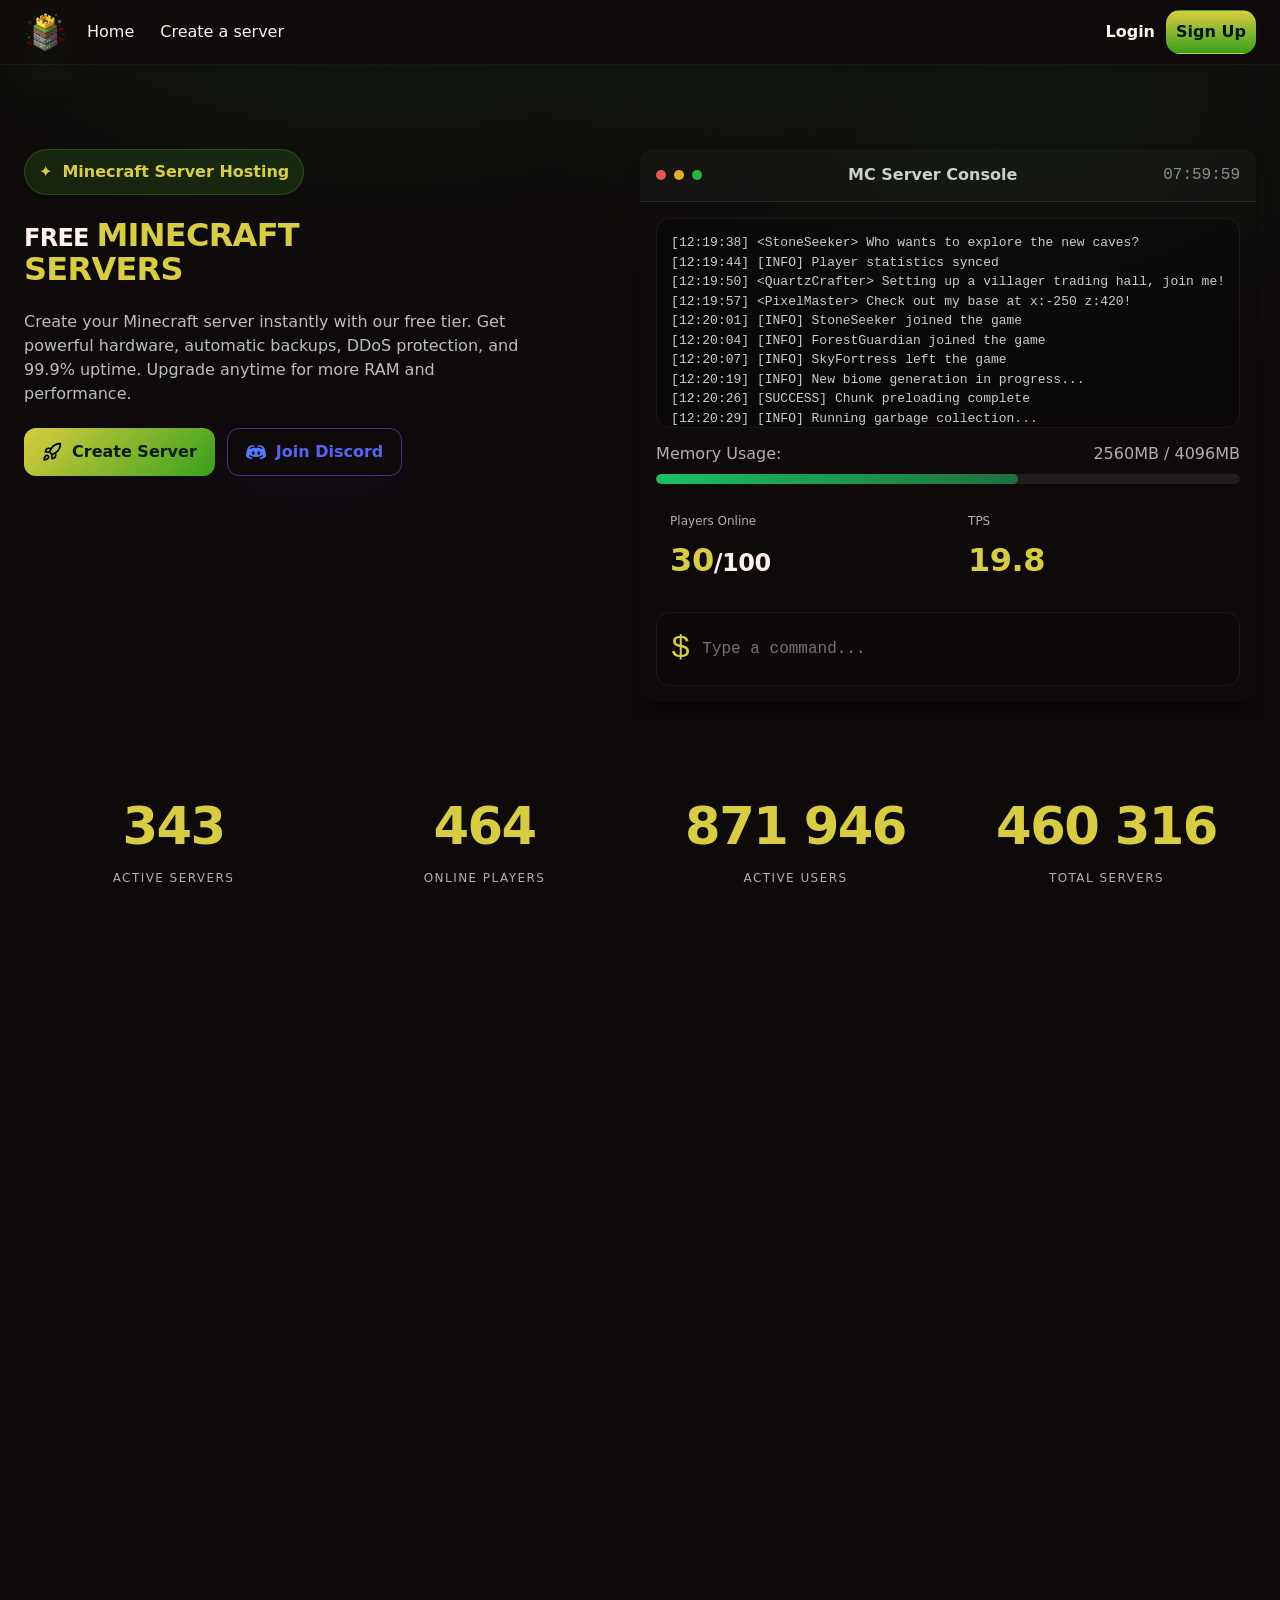
==== commit 918407fc: "fix" ====
--- a/TEST_BUILD/panel/public/component-site/index.html
+++ b/TEST_BUILD/panel/public/component-site/index.html
@@ -30,35 +30,17 @@
         <nav class="nav" data-nav aria-label="Main navigation">
             <a class="nav__link" href="./index.html">Home</a>
             <a class="nav__link" href="pages/create-server.html">Create a server</a>
-
-            <div class="nav__dropdown" data-dropdown>
-                <div class="nav__menu" data-dropdown-menu>
-                    <a class="nav__item" href="pages/members.html">
-                        <img class="nav__icon" src="assets/icons/users.svg" alt="" aria-hidden="true">
-                        Members
-                    </a>
-
-                    <a class="nav__item" href="#server-list">
-                        <img class="nav__icon" src="assets/icons/list.svg" alt="" aria-hidden="true">
-                        Server List
-                    </a>
-
-                    <a class="nav__item" href="#search">
-                        <img class="nav__icon" src="assets/icons/search.svg" alt="" aria-hidden="true">
-                        Search
-                    </a>
-                </div>
+        
+            <div class="topbar__actions">
+                <a class="btn btn--ghost" href="pages/login.html">Login</a>
+                <a class="btn btn--primary topbar__signup" href="pages/signup.html">Sign Up</a>
             </div>
         </nav>
-
-        <div class="topbar__actions">
-            <a class="btn btn--ghost" href="pages/login.html">Login</a>
-            <a class="btn btn--primary topbar__signup" href="pages/signup.html">Sign Up</a>
-        </div>
 
         <button class="burger" type="button" aria-label="Open menu" aria-expanded="false" data-burger>
             <span></span><span></span><span></span>
         </button>
+
     </nav>
 </header>
 
